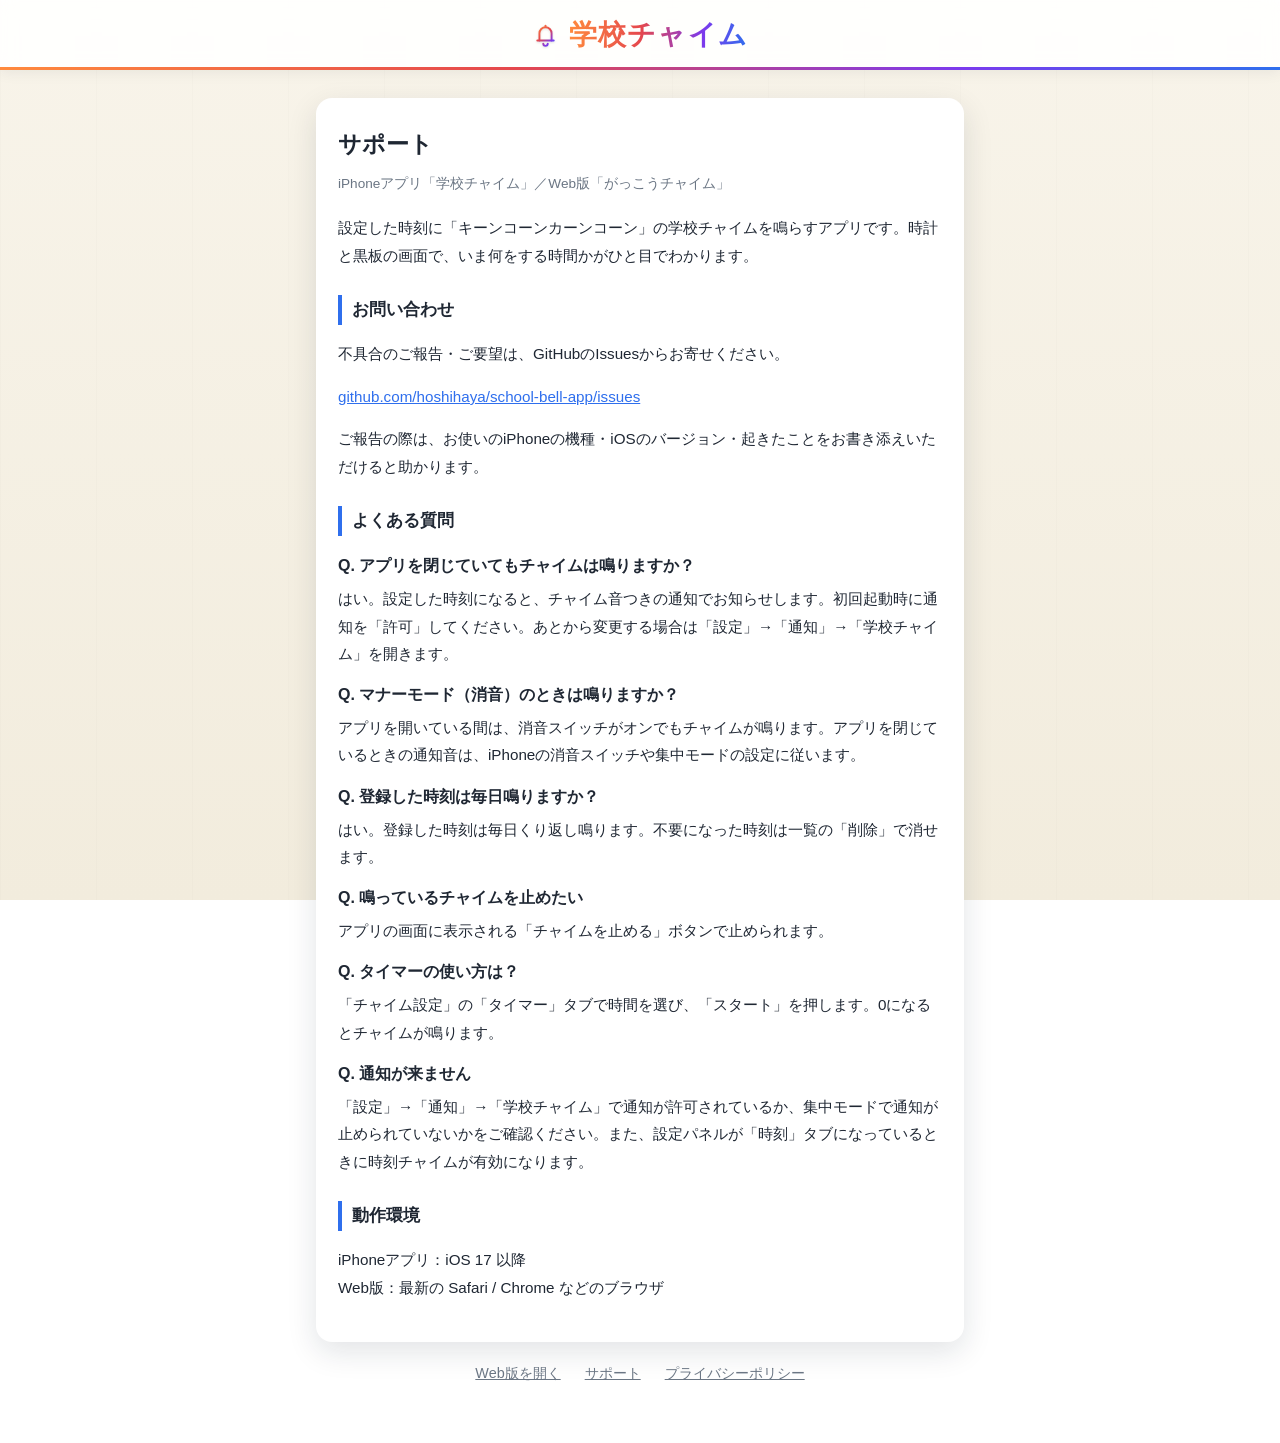
==== index.html @ b0a3496d "init" ====
<!DOCTYPE html>
<html lang="ja">
<head>
  <meta charset="UTF-8">
  <meta name="viewport" content="width=device-width, initial-scale=1.0">
  <title>サポート｜学校チャイム</title>
  <meta name="description" content="学校チャイムのサポート・よくある質問">
  <link rel="apple-touch-icon" href="apple-touch-icon.png">
  <link rel="stylesheet" href="style.css">
</head>
<body>
  <header class="app-header">
    <div class="app-header-inner">
      <a class="home-link" href="./" aria-label="学校チャイム サポート">
        <svg class="header-icon" viewBox="0 0 24 24" aria-hidden="true">
          <defs><linearGradient id="hgrad" gradientUnits="userSpaceOnUse" x1="4" y1="3" x2="20" y2="21">
            <stop offset="0" stop-color="#ff8a3d"/><stop offset="0.45" stop-color="#e5484d"/>
            <stop offset="0.8" stop-color="#7c3aed"/><stop offset="1" stop-color="#2f6fed"/></linearGradient></defs>
          <g fill="none" stroke="url(#hgrad)" stroke-width="1.7" stroke-linecap="round" stroke-linejoin="round">
            <path d="M12 4.4V3.2"/><path d="M6.6 16.4V10a5.4 5.4 0 0 1 10.8 0v6.4"/><path d="M4.7 16.4h14.6"/><path d="M10 19.2a2 2 0 0 0 4 0"/>
          </g>
        </svg>
        <h1>学校チャイム</h1>
      </a>
    </div>
  </header>
  <main class="doc">
    <div class="doc-card">
      <h2>サポート</h2>
      <p class="updated">iPhoneアプリ「学校チャイム」／Web版「がっこうチャイム」</p>
      <p>設定した時刻に「キーンコーンカーンコーン」の学校チャイムを鳴らすアプリです。時計と黒板の画面で、いま何をする時間かがひと目でわかります。</p>

      <h3>お問い合わせ</h3>
      <p>不具合のご報告・ご要望は、GitHubのIssuesからお寄せください。</p>
      <p><a href="https://github.com/hoshihaya/school-bell-app/issues" target="_blank" rel="noopener">github.com/hoshihaya/school-bell-app/issues</a></p>
      <p>ご報告の際は、お使いのiPhoneの機種・iOSのバージョン・起きたことをお書き添えいただけると助かります。</p>

      <h3>よくある質問</h3>
      <dl>
        <dt>Q. アプリを閉じていてもチャイムは鳴りますか？</dt>
        <dd>はい。設定した時刻になると、チャイム音つきの通知でお知らせします。初回起動時に通知を「許可」してください。あとから変更する場合は「設定」→「通知」→「学校チャイム」を開きます。</dd>

        <dt>Q. マナーモード（消音）のときは鳴りますか？</dt>
        <dd>アプリを開いている間は、消音スイッチがオンでもチャイムが鳴ります。アプリを閉じているときの通知音は、iPhoneの消音スイッチや集中モードの設定に従います。</dd>

        <dt>Q. 登録した時刻は毎日鳴りますか？</dt>
        <dd>はい。登録した時刻は毎日くり返し鳴ります。不要になった時刻は一覧の「削除」で消せます。</dd>

        <dt>Q. 鳴っているチャイムを止めたい</dt>
        <dd>アプリの画面に表示される「チャイムを止める」ボタンで止められます。</dd>

        <dt>Q. タイマーの使い方は？</dt>
        <dd>「チャイム設定」の「タイマー」タブで時間を選び、「スタート」を押します。0になるとチャイムが鳴ります。</dd>

        <dt>Q. 通知が来ません</dt>
        <dd>「設定」→「通知」→「学校チャイム」で通知が許可されているか、集中モードで通知が止められていないかをご確認ください。また、設定パネルが「時刻」タブになっているときに時刻チャイムが有効になります。</dd>
      </dl>

      <h3>動作環境</h3>
      <p>iPhoneアプリ：iOS 17 以降<br>Web版：最新の Safari / Chrome などのブラウザ</p>

    </div>
    <nav class="doc-nav">
      <a href="https://school-bell.gh.hoshihaya.com/">Web版を開く</a>
      <a href="./">サポート</a>
      <a href="privacy.html">プライバシーポリシー</a>
    </nav>
  </main>
</body>
</html>
---- style.css ----
:root {
  --ink: #1f2733;
  --muted: #6b7684;
  --accent: #2f6fed;
  --shadow: 0 10px 30px rgba(20, 30, 50, 0.12);
}
* { box-sizing: border-box; }
body {
  margin: 0;
  font-family: -apple-system, BlinkMacSystemFont, "Hiragino Kaku Gothic ProN", "Noto Sans JP", "Segoe UI", Meiryo, sans-serif;
  background:
    repeating-linear-gradient(90deg, rgba(0,0,0,0.012) 0 1px, transparent 1px 96px),
    linear-gradient(180deg, #f8f4ea 0%, #f2ecdd 100%);
  background-attachment: fixed;
  color: var(--ink);
  min-height: 100vh;
}
.app-header {
  position: sticky; top: 0; z-index: 20;
  background: rgba(255, 255, 255, 0.92);
  backdrop-filter: saturate(1.5) blur(8px);
  -webkit-backdrop-filter: saturate(1.5) blur(8px);
  box-shadow: 0 2px 14px rgba(20, 30, 50, 0.07);
}
.app-header::after {
  content: ''; position: absolute; left: 0; right: 0; bottom: 0; height: 3px;
  background: linear-gradient(90deg, #ff8a3d, #e5484d 40%, #7c3aed 75%, #2f6fed);
}
.app-header-inner { max-width: 680px; margin: 0 auto; padding: 15px 18px; display: flex; align-items: center; justify-content: center; }
.home-link { display: inline-flex; align-items: center; gap: 10px; text-decoration: none; border-radius: 10px; padding: 2px 6px; }
.header-icon { width: 27px; height: 27px; flex: 0 0 auto; filter: drop-shadow(0 1px 1px rgba(0,0,0,0.12)); }
.app-header h1 {
  margin: 0; font-size: 1.72rem; font-weight: 800; letter-spacing: 0.04em;
  background: linear-gradient(90deg, #ff8a3d, #e5484d 40%, #7c3aed 75%, #2f6fed);
  -webkit-background-clip: text; background-clip: text;
  -webkit-text-fill-color: transparent; color: transparent;
}
.doc { max-width: 680px; margin: 0 auto; padding: 28px 16px 60px; }
.doc-card { background: #fff; border-radius: 16px; box-shadow: var(--shadow); padding: 26px 22px; line-height: 1.8; }
.doc h2 { margin: 0 0 6px; font-size: 1.45rem; }
.doc .updated { color: var(--muted); font-size: .85rem; margin: 0 0 18px; }
.doc h3 { font-size: 1.05rem; margin: 26px 0 6px; padding-left: 10px; border-left: 4px solid var(--accent); }
.doc p, .doc li, .doc dd { font-size: .95rem; overflow-wrap: anywhere; }
.doc a { color: var(--accent); }
.doc dt { font-weight: 700; margin-top: 14px; }
.doc dd { margin: 4px 0 0; }
.doc-nav { text-align: center; margin-top: 22px; font-size: .9rem; }
.doc-nav a { color: var(--muted); margin: 0 10px; }
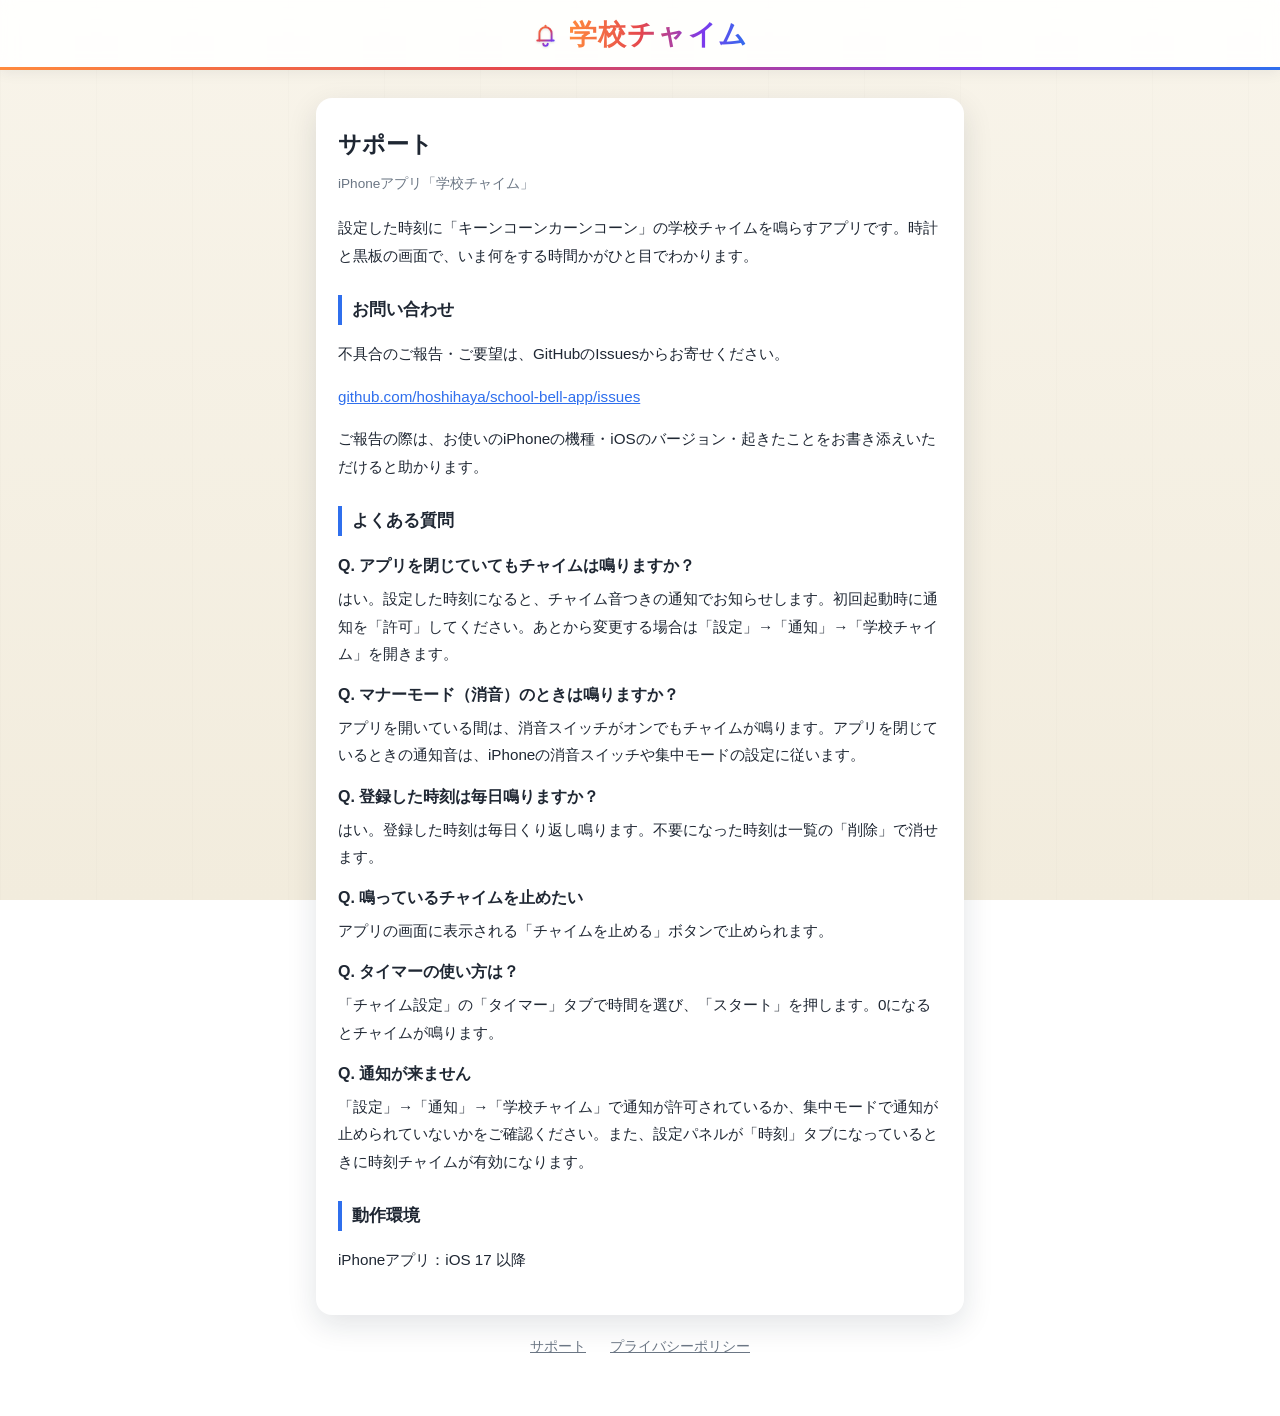
==== commit 5fc74594: "fix" ====
--- a/index.html
+++ b/index.html
@@ -27,7 +27,7 @@
   <main class="doc">
     <div class="doc-card">
       <h2>サポート</h2>
-      <p class="updated">iPhoneアプリ「学校チャイム」／Web版「がっこうチャイム」</p>
+      <p class="updated">iPhoneアプリ「学校チャイム」</p>
       <p>設定した時刻に「キーンコーンカーンコーン」の学校チャイムを鳴らすアプリです。時計と黒板の画面で、いま何をする時間かがひと目でわかります。</p>
 
       <h3>お問い合わせ</h3>
@@ -57,11 +57,10 @@
       </dl>
 
       <h3>動作環境</h3>
-      <p>iPhoneアプリ：iOS 17 以降<br>Web版：最新の Safari / Chrome などのブラウザ</p>
+      <p>iPhoneアプリ：iOS 17 以降</p>
 
     </div>
     <nav class="doc-nav">
-      <a href="https://school-bell.gh.hoshihaya.com/">Web版を開く</a>
       <a href="./">サポート</a>
       <a href="privacy.html">プライバシーポリシー</a>
     </nav>
